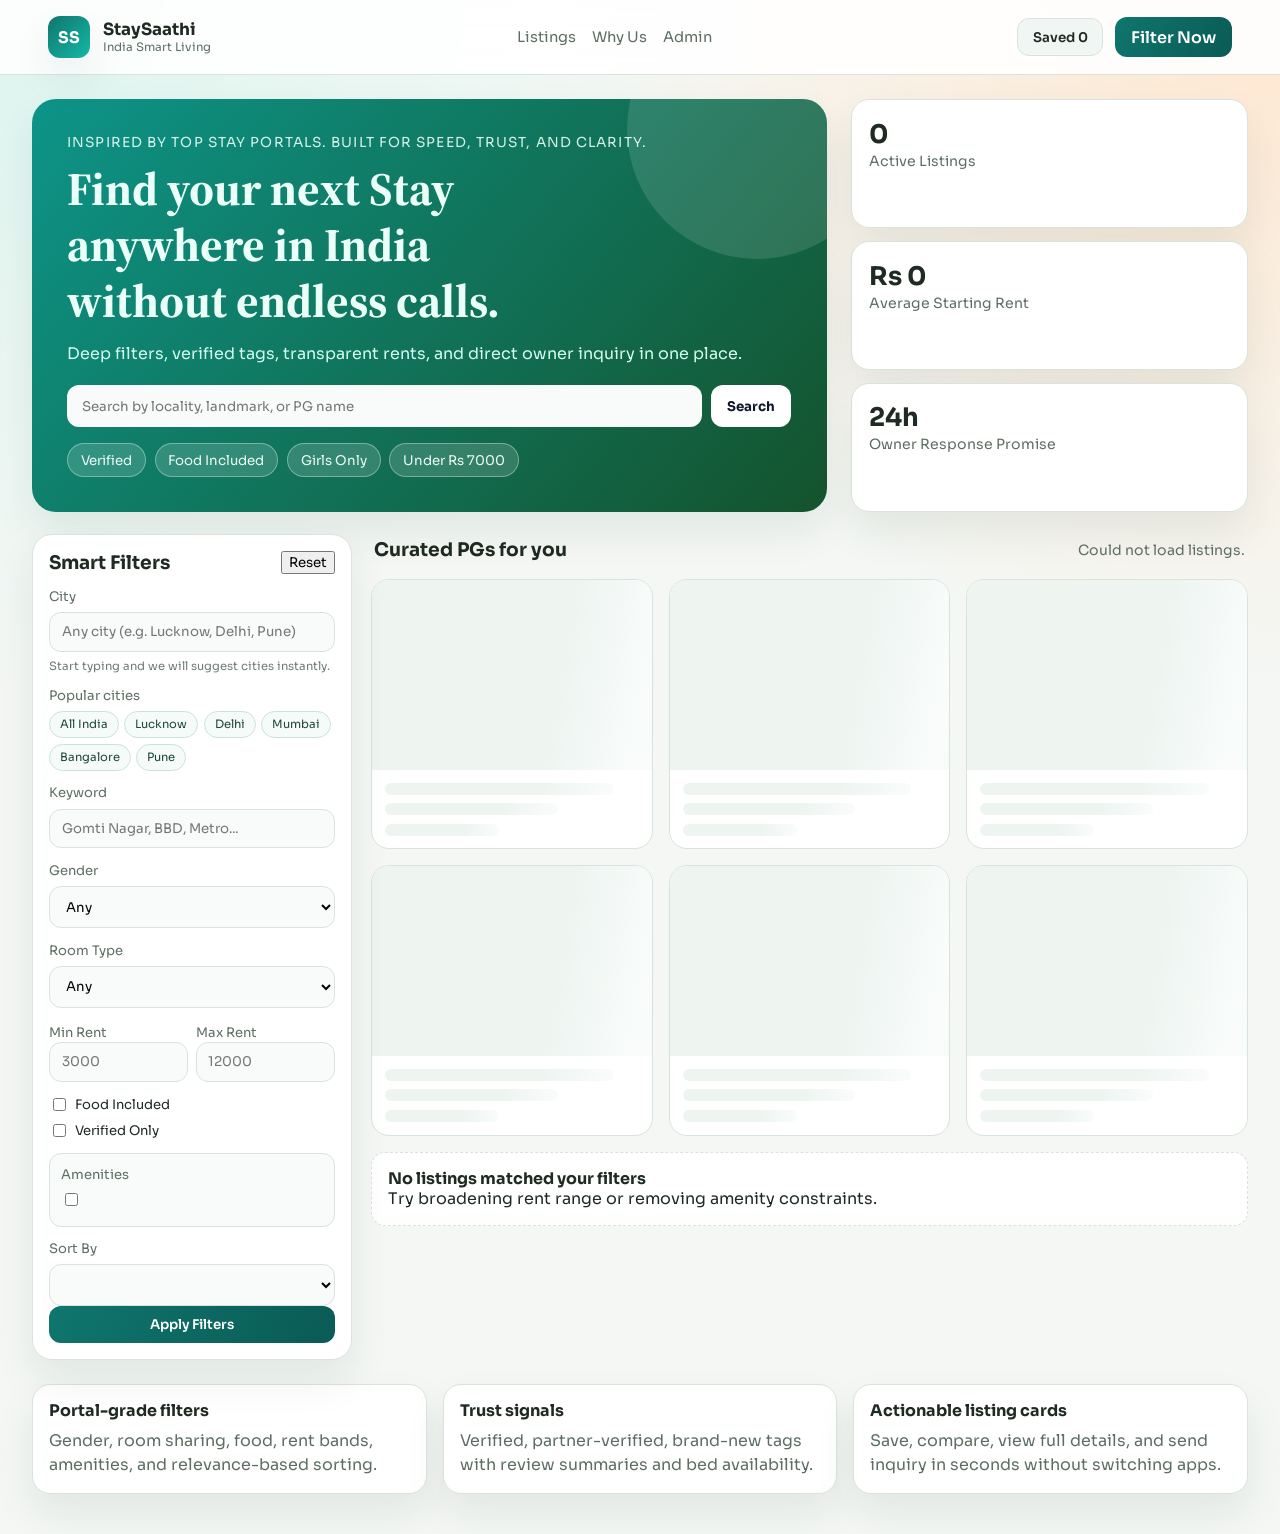
==== index.html @ 84b1c982 "Add files via upload" ====
<!doctype html>
<html lang="en" xmlns:th="http://www.thymeleaf.org">
  <head>
    <meta charset="UTF-8" />
    <meta name="viewport" content="width=device-width, initial-scale=1.0" />
    <title>StaySaathi India | Discover Verified PGs</title>
    <link rel="preconnect" href="https://fonts.googleapis.com" />
    <link rel="preconnect" href="https://fonts.gstatic.com" crossorigin />
    <link
      href="https://fonts.googleapis.com/css2?family=Sora:wght@400;500;600;700;800&family=Source+Serif+4:opsz,wght@8..60,500;8..60,700&display=swap"
      rel="stylesheet"
    />
    <link rel="stylesheet" href="styles.css" />
  </head>
  <body>
    <header class="site-header">
      <div class="logo-wrap">
        <span class="logo-mark">SS</span>
        <div>
          <h1>StaySaathi</h1>
          <p>India Smart Living</p>
        </div>
      </div>
      <nav>
        <a href="#listings">Listings</a>
        <a href="#why-us">Why Us</a>
        <a href="admin.html">Admin</a>
      </nav>
      <div class="header-actions">
        <button id="favoritesBtn" class="ghost-btn">
          Saved <span id="favoriteCount">0</span>
        </button>
        <a class="accent-btn" href="#filters">Filter Now</a>
      </div>
    </header>

    <section class="hero">
      <div class="hero-content">
        <p class="kicker">
          Inspired by top Stay portals. Built for speed, trust, and clarity.
        </p>
        <h2>Find your next Stay anywhere in India without endless calls.</h2>
        <p class="hero-sub">
          Deep filters, verified tags, transparent rents, and direct owner
          inquiry in one place.
        </p>
        <form id="quickSearchForm" class="quick-search">
          <input
            id="quickSearchInput"
            type="text"
            placeholder="Search by locality, landmark, or PG name"
          />
          <button type="submit">Search</button>
        </form>
        <div class="hero-chips">
          <button class="chip" data-chip="verified">Verified</button>
          <button class="chip" data-chip="food">Food Included</button>
          <button class="chip" data-chip="girls">Girls Only</button>
          <button class="chip" data-chip="budget">Under Rs 7000</button>
        </div>
      </div>
      <div class="hero-metrics">
        <article>
          <strong id="metricListings">0</strong>
          <span>Active Listings</span>
        </article>
        <article>
          <strong id="metricAvgRent">Rs 0</strong>
          <span>Average Starting Rent</span>
        </article>
        <article>
          <strong>24h</strong>
          <span>Owner Response Promise</span>
        </article>
      </div>
    </section>

    <main class="layout" id="listings">
      <aside class="filters" id="filters">
        <div class="filter-head">
          <h3>Smart Filters</h3>
          <button id="clearFilters" type="button">Reset</button>
        </div>

        <div class="filter-group">
          <label for="cityInput">City</label>
          <div class="city-autocomplete">
            <input
              id="cityInput"
              type="text"
              placeholder="Any city (e.g. Lucknow, Delhi, Pune)"
              autocomplete="off"
              aria-autocomplete="list"
              aria-controls="citySuggestionList"
            />
            <div
              id="citySuggestionList"
              class="city-suggestion-list hidden"
              role="listbox"
              aria-label="City suggestions"
            ></div>
          </div>
          <small class="input-hint"
            >Start typing and we will suggest cities instantly.</small
          >
        </div>

        <div class="filter-group">
          <span>Popular cities</span>
          <div class="popular-cities">
            <button type="button" class="city-quick" data-city="">
              All India
            </button>
            <button type="button" class="city-quick" data-city="Lucknow">
              Lucknow
            </button>
            <button type="button" class="city-quick" data-city="Delhi">
              Delhi
            </button>
            <button type="button" class="city-quick" data-city="Mumbai">
              Mumbai
            </button>
            <button type="button" class="city-quick" data-city="Bangalore">
              Bangalore
            </button>
            <button type="button" class="city-quick" data-city="Pune">
              Pune
            </button>
          </div>
        </div>

        <div class="filter-group">
          <label for="queryInput">Keyword</label>
          <input
            id="queryInput"
            type="text"
            placeholder="Gomti Nagar, BBD, Metro..."
          />
        </div>

        <div class="filter-group">
          <label for="genderInput">Gender</label>
          <select id="genderInput">
            <option value="">Any</option>
            <option
              th:each="item : ${genderTypes}"
              th:value="${item}"
              th:text="${item}"
            ></option>
          </select>
        </div>

        <div class="filter-group">
          <label for="roomTypeInput">Room Type</label>
          <select id="roomTypeInput">
            <option value="">Any</option>
            <option
              th:each="item : ${roomTypes}"
              th:value="${item}"
              th:text="${item}"
            ></option>
          </select>
        </div>

        <div class="filter-group inline-grid">
          <div>
            <label for="minRentInput">Min Rent</label>
            <input
              id="minRentInput"
              type="number"
              min="0"
              step="500"
              placeholder="3000"
            />
          </div>
          <div>
            <label for="maxRentInput">Max Rent</label>
            <input
              id="maxRentInput"
              type="number"
              min="0"
              step="500"
              placeholder="12000"
            />
          </div>
        </div>

        <div class="filter-group toggle-row">
          <label><input id="foodInput" type="checkbox" /> Food Included</label>
          <label
            ><input id="verifiedInput" type="checkbox" /> Verified Only</label
          >
        </div>

        <div class="filter-group amenity-list">
          <span>Amenities</span>
          <label th:each="item : ${amenities}">
            <input type="checkbox" name="amenity" th:value="${item}" />
            <span th:text="${#strings.replace(item, '_', ' ')}"></span>
          </label>
        </div>

        <div class="filter-group">
          <label for="sortInput">Sort By</label>
          <select id="sortInput">
            <option
              th:each="item : ${sortOptions}"
              th:value="${item}"
              th:text="${item}"
            ></option>
          </select>
        </div>

        <button id="applyFilters" class="accent-btn full">Apply Filters</button>
      </aside>

      <section class="listing-section">
        <div class="listing-toolbar">
          <h3 id="resultTitle">Curated PGs for you</h3>
          <p id="resultCount">Loading listings...</p>
        </div>
        <div id="activeFilterPills" class="active-filter-pills hidden"></div>
        <div id="listingGrid" class="listing-grid"></div>
        <div id="emptyState" class="empty-state hidden">
          <h4>No listings matched your filters</h4>
          <p>Try broadening rent range or removing amenity constraints.</p>
        </div>
        <button id="loadMore" class="ghost-btn full hidden">Load More</button>
      </section>
    </main>

    <section class="compare-bar hidden" id="compareBar">
      <div>
        <h4>Compare Shortlisted Rooms</h4>
        <p id="compareCount">0 selected</p>
      </div>
      <button id="openCompare" class="accent-btn">Compare</button>
    </section>

    <section class="why-us" id="why-us">
      <article>
        <h4>Portal-grade filters</h4>
        <p>
          Gender, room sharing, food, rent bands, amenities, and relevance-based
          sorting.
        </p>
      </article>
      <article>
        <h4>Trust signals</h4>
        <p>
          Verified, partner-verified, brand-new tags with review summaries and
          bed availability.
        </p>
      </article>
      <article>
        <h4>Actionable listing cards</h4>
        <p>
          Save, compare, view full details, and send inquiry in seconds without
          switching apps.
        </p>
      </article>
    </section>

    <dialog id="compareDialog" class="compare-dialog">
      <div class="compare-head">
        <h3>Room Comparison</h3>
        <button id="closeCompare" class="ghost-btn">Close</button>
      </div>
      <div id="compareContent"></div>
    </dialog>

    <div id="toast" class="toast hidden" role="status" aria-live="polite"></div>

    <template id="listingCardTemplate">
      <article class="listing-card fade-up">
        <div class="image-wrap">
          <img alt="PG image" loading="lazy" />
          <div class="badges"></div>
          <button class="save-btn" type="button">Save</button>
        </div>
        <div class="card-body">
          <h4></h4>
          <p class="address"></p>
          <p class="desc"></p>
          <div class="price-row"></div>
          <div class="meta"></div>
          <div class="amenities"></div>
          <div class="card-actions">
            <a class="view-btn">View Details</a>
            <label
              ><input type="checkbox" class="compare-check" /> Compare</label
            >
          </div>
        </div>
      </article>
    </template>

    <script src="app.js" defer></script>
  </body>
</html>
---- styles.css ----
:root {
    --bg: #f4f7f4;
    --bg-alt: #eaf2eb;
    --surface: #ffffff;
    --surface-soft: #f8fbfa;
    --text: #1e2a22;
    --muted: #5d6e63;
    --primary: #0f766e;
    --primary-dark: #0a5b55;
    --secondary: #c2410c;
    --border: #d8e3db;
    --shadow: 0 20px 40px rgba(12, 46, 34, 0.08);
}

* {
    box-sizing: border-box;
}

html,
body {
    margin: 0;
    padding: 0;
    font-family: "Sora", sans-serif;
    color: var(--text);
    background:
        radial-gradient(circle at 0% 0%, #ddf5ef 0, transparent 35%),
        radial-gradient(circle at 100% 0%, #ffe7d0 0, transparent 35%),
        var(--bg);
}

body {
    min-height: 100vh;
}

h1,
h2,
h3,
h4 {
    margin: 0;
    line-height: 1.2;
}

p {
    margin: 0;
}

a {
    color: inherit;
    text-decoration: none;
}

.site-header {
    position: sticky;
    top: 0;
    z-index: 20;
    display: flex;
    align-items: center;
    justify-content: space-between;
    gap: 1.5rem;
    padding: 1rem 3rem;
    background: rgba(255, 255, 255, 0.9);
    backdrop-filter: blur(10px);
    border-bottom: 1px solid var(--border);
}

.site-header.compact {
    position: static;
}

.logo-wrap {
    display: flex;
    align-items: center;
    gap: 0.8rem;
}

.logo-wrap h1 {
    font-size: 1.05rem;
}

.logo-wrap p {
    font-size: 0.73rem;
    color: var(--muted);
}

.logo-mark {
    display: grid;
    place-content: center;
    width: 42px;
    height: 42px;
    border-radius: 12px;
    background: linear-gradient(135deg, var(--primary), #14b8a6);
    color: white;
    font-weight: 700;
    box-shadow: var(--shadow);
}

nav {
    display: flex;
    gap: 1rem;
}

nav a {
    color: var(--muted);
    font-size: 0.92rem;
}

nav a:hover {
    color: var(--text);
}

.header-actions {
    display: flex;
    align-items: center;
    gap: 0.75rem;
}

button,
input,
select,
textarea {
    font-family: inherit;
}

.ghost-btn,
.accent-btn,
.view-btn {
    border: none;
    border-radius: 12px;
    cursor: pointer;
    font-weight: 600;
    transition: 0.2s ease;
}

.ghost-btn {
    background: #eff6f3;
    color: var(--text);
    padding: 0.6rem 0.9rem;
    border: 1px solid var(--border);
}

.ghost-btn:hover {
    background: #e4efea;
}

.ghost-btn.saved {
    background: #1f2937;
    color: #fff;
    border-color: #1f2937;
}

.accent-btn {
    display: inline-flex;
    justify-content: center;
    align-items: center;
    background: linear-gradient(120deg, var(--primary), var(--primary-dark));
    color: #fff;
    padding: 0.62rem 1rem;
}

.accent-btn:hover {
    transform: translateY(-1px);
    box-shadow: 0 12px 24px rgba(15, 118, 110, 0.2);
}

.view-btn {
    background: #10231f;
    color: white;
    padding: 0.52rem 0.9rem;
}

.full {
    width: 100%;
}

.hero {
    max-width: 1280px;
    margin: 1.5rem auto 0;
    padding: 0 2rem;
    display: grid;
    gap: 1.5rem;
    grid-template-columns: 2fr 1fr;
}

.hero-content {
    background: linear-gradient(130deg, #0d9488, #14532d);
    color: #eafff7;
    padding: 2.2rem;
    border-radius: 24px;
    box-shadow: var(--shadow);
    position: relative;
    overflow: hidden;
}

.hero-content::after {
    content: "";
    position: absolute;
    width: 260px;
    height: 260px;
    border-radius: 50%;
    background: rgba(255, 255, 255, 0.12);
    top: -100px;
    right: -60px;
}

.kicker {
    font-size: 0.86rem;
    text-transform: uppercase;
    letter-spacing: 0.08em;
    opacity: 0.9;
}

.hero h2 {
    font-family: "Source Serif 4", serif;
    font-size: clamp(1.9rem, 4vw, 2.9rem);
    margin-top: 0.7rem;
    max-width: 20ch;
}

.hero-sub {
    margin-top: 0.8rem;
    color: #d4fff0;
    max-width: 58ch;
    line-height: 1.5;
}

.quick-search {
    margin-top: 1.2rem;
    display: flex;
    gap: 0.6rem;
}

.quick-search input {
    flex: 1;
    border: none;
    border-radius: 12px;
    padding: 0.78rem 0.9rem;
}

.quick-search button {
    border: none;
    border-radius: 12px;
    padding: 0.78rem 1rem;
    background: #fff;
    color: #0f172a;
    font-weight: 700;
}

.hero-chips {
    margin-top: 1rem;
    display: flex;
    flex-wrap: wrap;
    gap: 0.55rem;
}

.chip {
    background: rgba(255, 255, 255, 0.15);
    color: #ecfdf5;
    border: 1px solid rgba(255, 255, 255, 0.35);
    border-radius: 999px;
    padding: 0.45rem 0.8rem;
}

.hero-metrics {
    display: grid;
    gap: 0.8rem;
}

.hero-metrics article {
    background: var(--surface);
    border: 1px solid var(--border);
    border-radius: 18px;
    padding: 1.1rem;
    box-shadow: var(--shadow);
}

.hero-metrics strong {
    display: block;
    font-size: 1.6rem;
}

.hero-metrics span {
    color: var(--muted);
    font-size: 0.88rem;
}

.layout {
    max-width: 1280px;
    margin: 1.4rem auto;
    display: grid;
    grid-template-columns: 320px 1fr;
    gap: 1.2rem;
    padding: 0 2rem;
}

.filters,
.panel {
    background: var(--surface);
    border: 1px solid var(--border);
    border-radius: 20px;
    padding: 1rem;
    box-shadow: var(--shadow);
}

.filters {
    align-self: start;
    position: sticky;
    top: 5.3rem;
}

.filter-head {
    display: flex;
    justify-content: space-between;
    align-items: center;
}

.filter-group {
    margin-top: 0.85rem;
    display: grid;
    gap: 0.45rem;
}

.filter-group label,
.filter-group span {
    color: var(--muted);
    font-size: 0.82rem;
}

.input-hint {
    color: #6d7d73;
    font-size: 0.72rem;
}

input,
select,
textarea {
    width: 100%;
    border: 1px solid var(--border);
    border-radius: 12px;
    padding: 0.65rem 0.72rem;
    background: var(--surface-soft);
}

input:focus,
select:focus,
textarea:focus {
    outline: 2px solid rgba(15, 118, 110, 0.3);
    border-color: var(--primary);
}

.city-autocomplete {
    position: relative;
}

.city-suggestion-list {
    position: absolute;
    top: calc(100% + 0.35rem);
    left: 0;
    right: 0;
    background: #fff;
    border: 1px solid var(--border);
    border-radius: 12px;
    box-shadow: var(--shadow);
    overflow: hidden;
    z-index: 15;
}

.city-option {
    width: 100%;
    text-align: left;
    background: transparent;
    border: none;
    padding: 0.6rem 0.72rem;
    cursor: pointer;
    color: #1f2f26;
}

.city-option:hover,
.city-option.active {
    background: #eaf8f3;
}

.popular-cities {
    display: flex;
    flex-wrap: wrap;
    gap: 0.35rem;
}

.city-quick {
    border: 1px solid #cbe2da;
    background: #f4fbf8;
    color: #1f463a;
    border-radius: 999px;
    padding: 0.35rem 0.62rem;
    font-size: 0.72rem;
    cursor: pointer;
}

.city-quick:hover {
    background: #e8f7f1;
}

.inline-grid {
    grid-template-columns: 1fr 1fr;
}

.toggle-row {
    display: grid;
    gap: 0.4rem;
}

.toggle-row label {
    display: flex;
    align-items: center;
    gap: 0.4rem;
    color: var(--text);
}

.toggle-row input,
.amenity-list input {
    width: auto;
}

.amenity-list {
    max-height: 200px;
    overflow: auto;
    border: 1px solid var(--border);
    border-radius: 12px;
    padding: 0.7rem;
    background: var(--surface-soft);
}

.amenity-list label {
    display: flex;
    align-items: center;
    gap: 0.45rem;
    font-size: 0.82rem;
    color: var(--text);
    margin-bottom: 0.35rem;
}

.listing-section {
    min-width: 0;
}

.listing-toolbar {
    display: flex;
    align-items: center;
    justify-content: space-between;
    margin-bottom: 0.8rem;
    padding: 0.3rem 0.2rem;
}

.listing-toolbar p {
    color: var(--muted);
    font-size: 0.88rem;
}

.active-filter-pills {
    display: flex;
    gap: 0.45rem;
    flex-wrap: wrap;
    margin-bottom: 0.75rem;
}

.filter-pill {
    display: inline-flex;
    align-items: center;
    gap: 0.45rem;
    border-radius: 999px;
    border: 1px solid #cfe5dc;
    background: #f0faf6;
    color: #23453a;
    font-size: 0.74rem;
    padding: 0.3rem 0.6rem;
}

.filter-pill button {
    border: none;
    background: transparent;
    color: #2f6654;
    font-weight: 700;
    cursor: pointer;
    padding: 0;
    line-height: 1;
}

.listing-grid {
    display: grid;
    gap: 1rem;
    grid-template-columns: repeat(auto-fill, minmax(280px, 1fr));
}

.listing-card {
    background: var(--surface);
    border: 1px solid var(--border);
    border-radius: 18px;
    overflow: hidden;
    box-shadow: var(--shadow);
}

.image-wrap {
    position: relative;
    height: 190px;
}

.image-wrap img {
    width: 100%;
    height: 100%;
    object-fit: cover;
}

.badges {
    position: absolute;
    top: 0.7rem;
    left: 0.7rem;
    display: flex;
    gap: 0.35rem;
    flex-wrap: wrap;
}

.badge {
    background: rgba(16, 35, 31, 0.8);
    color: #fff;
    padding: 0.24rem 0.5rem;
    border-radius: 999px;
    font-size: 0.68rem;
}

.save-btn {
    position: absolute;
    right: 0.7rem;
    top: 0.7rem;
    border: none;
    background: rgba(255, 255, 255, 0.9);
    border-radius: 999px;
    padding: 0.35rem 0.6rem;
    cursor: pointer;
}

.save-btn.saved {
    background: #1f2937;
    color: #fff;
}

.card-body {
    padding: 0.9rem;
    display: grid;
    gap: 0.5rem;
}

.card-body h4 {
    font-size: 1rem;
}

.address {
    color: var(--muted);
    font-size: 0.84rem;
}

.desc {
    font-size: 0.84rem;
    color: #33433a;
    min-height: 2.4em;
}

.price-row {
    display: flex;
    justify-content: space-between;
    align-items: center;
    font-weight: 700;
}

.meta,
.amenities {
    display: flex;
    flex-wrap: wrap;
    gap: 0.35rem;
}

.meta span,
.amenities span {
    font-size: 0.74rem;
    background: #eef8f5;
    border: 1px solid #d7ebe4;
    padding: 0.24rem 0.45rem;
    border-radius: 999px;
}

.card-actions {
    display: flex;
    align-items: center;
    justify-content: space-between;
    margin-top: 0.2rem;
}

.card-actions label {
    display: flex;
    align-items: center;
    gap: 0.35rem;
    font-size: 0.78rem;
    color: var(--muted);
}

.empty-state {
    margin-top: 1rem;
    background: var(--surface);
    border: 1px dashed var(--border);
    border-radius: 14px;
    padding: 1rem;
}

.skeleton-card {
    border-radius: 18px;
    border: 1px solid var(--border);
    background: #fff;
    overflow: hidden;
}

.skeleton-image,
.skeleton-line {
    background: linear-gradient(100deg, #eef5f1 35%, #f9fcfb 50%, #eef5f1 65%);
    background-size: 200% 100%;
    animation: skeleton 1.2s infinite linear;
}

.skeleton-image {
    height: 190px;
}

.skeleton-content {
    padding: 0.8rem;
    display: grid;
    gap: 0.52rem;
}

.skeleton-line {
    height: 12px;
    border-radius: 7px;
}

.skeleton-line.long {
    width: 90%;
}

.skeleton-line.medium {
    width: 68%;
}

.skeleton-line.short {
    width: 45%;
}

@keyframes skeleton {
    from {
        background-position: 100% 0;
    }
    to {
        background-position: -100% 0;
    }
}

.compare-bar {
    position: fixed;
    bottom: 1rem;
    right: 1rem;
    display: flex;
    align-items: center;
    gap: 1rem;
    background: #10231f;
    color: white;
    border-radius: 14px;
    padding: 0.9rem 1rem;
    box-shadow: var(--shadow);
    z-index: 30;
}

.compare-dialog {
    border: none;
    border-radius: 16px;
    width: min(980px, 92vw);
    max-height: 82vh;
    padding: 1rem;
}

.compare-dialog::backdrop {
    background: rgba(0, 0, 0, 0.45);
}

.compare-head {
    display: flex;
    justify-content: space-between;
    align-items: center;
    margin-bottom: 1rem;
}

.compare-table {
    width: 100%;
    border-collapse: collapse;
}

.compare-table th,
.compare-table td,
table th,
table td {
    border: 1px solid var(--border);
    padding: 0.52rem;
    text-align: left;
    font-size: 0.85rem;
}

.why-us {
    max-width: 1280px;
    margin: 1.5rem auto 2.5rem;
    padding: 0 2rem;
    display: grid;
    grid-template-columns: repeat(3, 1fr);
    gap: 1rem;
}

.why-us article {
    background: #fff;
    border: 1px solid var(--border);
    border-radius: 18px;
    padding: 1rem;
    box-shadow: var(--shadow);
}

.why-us h4 {
    margin-bottom: 0.55rem;
}

.why-us p {
    color: var(--muted);
    line-height: 1.5;
}

.detail-page,
.admin-page {
    max-width: 1180px;
    margin: 1.2rem auto 2.5rem;
    padding: 0 1.4rem;
    display: grid;
    gap: 1rem;
}

.detail-hero {
    background: var(--surface);
    border: 1px solid var(--border);
    border-radius: 20px;
    padding: 1rem;
    display: grid;
    grid-template-columns: minmax(280px, 420px) 1fr;
    gap: 1rem;
    box-shadow: var(--shadow);
}

.detail-hero img {
    width: 100%;
    height: 280px;
    object-fit: cover;
    border-radius: 14px;
}

.badge-line {
    color: var(--secondary);
    font-weight: 700;
}

.detail-grid {
    display: grid;
    grid-template-columns: 1.55fr 1fr;
    gap: 1rem;
}

.sticky {
    position: sticky;
    top: 1rem;
    align-self: start;
}

.amenity-chips,
.gallery,
.review-grid,
.rating-grid,
.metric-strip {
    display: grid;
    gap: 0.6rem;
}

.amenity-chips {
    margin-top: 0.8rem;
    grid-template-columns: repeat(auto-fill, minmax(120px, 1fr));
}

.amenity-chips span {
    background: #eef8f5;
    border: 1px solid #d5ebe2;
    border-radius: 999px;
    padding: 0.35rem 0.6rem;
    font-size: 0.78rem;
}

.gallery {
    margin-top: 0.9rem;
    grid-template-columns: repeat(auto-fill, minmax(120px, 1fr));
}

.gallery img {
    width: 100%;
    height: 85px;
    object-fit: cover;
    border-radius: 10px;
}

.room-panel .table-wrap {
    margin-top: 0.6rem;
}

.review-grid {
    margin-top: 0.7rem;
    grid-template-columns: repeat(auto-fill, minmax(220px, 1fr));
}

.review-card {
    border: 1px solid var(--border);
    border-radius: 12px;
    padding: 0.8rem;
    background: #fcfffd;
}

.review-card p {
    margin-top: 0.35rem;
    font-size: 0.84rem;
    color: #385146;
}

#googleAttributions {
    margin-top: 0.35rem;
}

#googleAttributions a {
    color: #0f766e;
}

.review-form {
    margin-top: 0.9rem;
    display: grid;
    gap: 0.6rem;
}

.rating-grid {
    grid-template-columns: repeat(3, 1fr);
}

.rating-grid label {
    font-size: 0.78rem;
    color: var(--muted);
}

.metric-strip {
    grid-template-columns: repeat(auto-fit, minmax(180px, 1fr));
}

.metric-card {
    background: var(--surface);
    border: 1px solid var(--border);
    border-radius: 16px;
    padding: 0.9rem;
    box-shadow: var(--shadow);
}

.metric-card strong {
    display: block;
    font-size: 1.4rem;
}

.admin-auth {
    display: flex;
    gap: 0.6rem;
    margin-top: 0.7rem;
}

.hidden {
    display: none !important;
}

.toast {
    position: fixed;
    top: 5.7rem;
    right: 1rem;
    z-index: 60;
    border-radius: 12px;
    padding: 0.65rem 0.85rem;
    background: #0f2f26;
    color: #d8fff0;
    border: 1px solid #2f6453;
    box-shadow: var(--shadow);
    font-size: 0.82rem;
}

.fade-up {
    animation: fadeUp 0.38s ease both;
}

@keyframes fadeUp {
    from {
        opacity: 0;
        transform: translateY(8px);
    }
    to {
        opacity: 1;
        transform: translateY(0);
    }
}

@media (max-width: 1120px) {
    .hero,
    .layout,
    .detail-grid,
    .why-us {
        grid-template-columns: 1fr;
    }

    .filters {
        position: static;
    }
}

@media (max-width: 760px) {
    .site-header {
        padding: 0.8rem 1rem;
        flex-wrap: wrap;
    }

    .hero,
    .layout,
    .why-us,
    .detail-page,
    .admin-page {
        padding: 0 1rem;
    }

    .hero-content {
        padding: 1.4rem;
    }

    .detail-hero {
        grid-template-columns: 1fr;
    }

    .rating-grid {
        grid-template-columns: 1fr 1fr;
    }
}
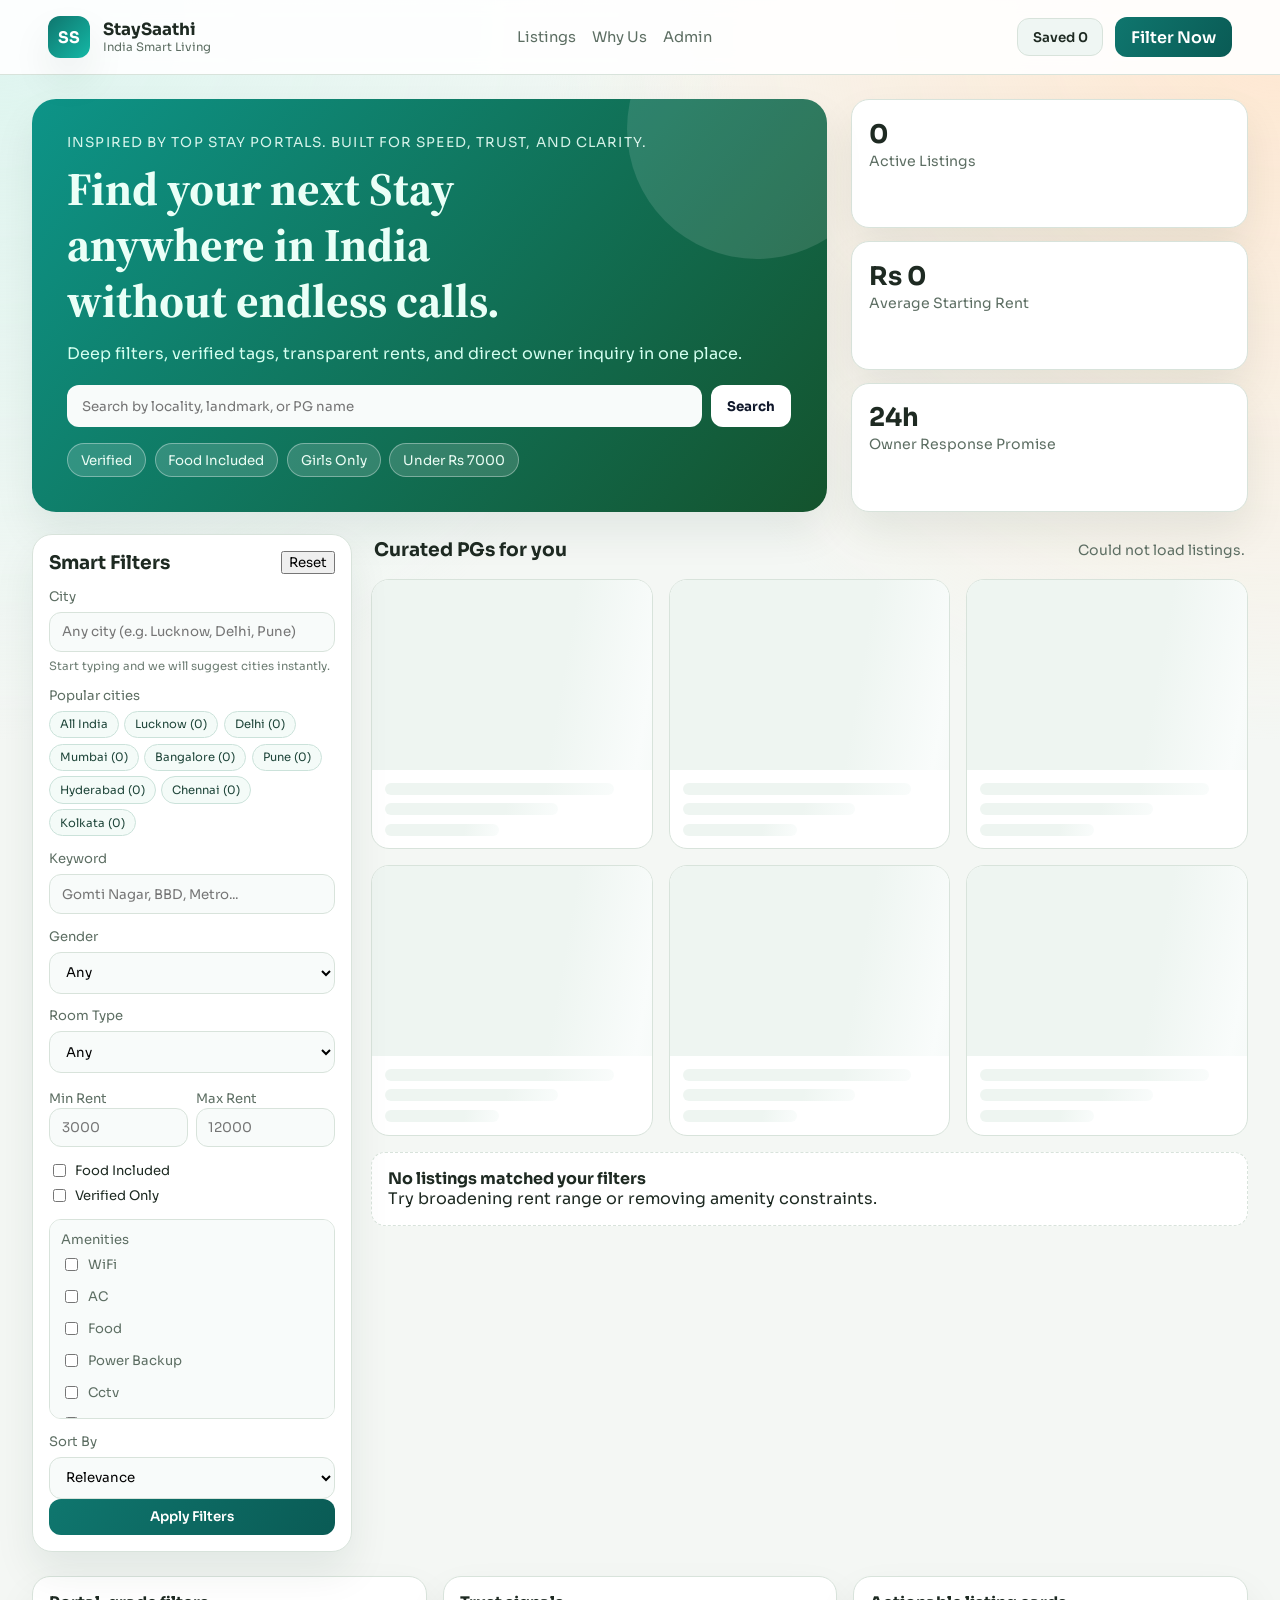
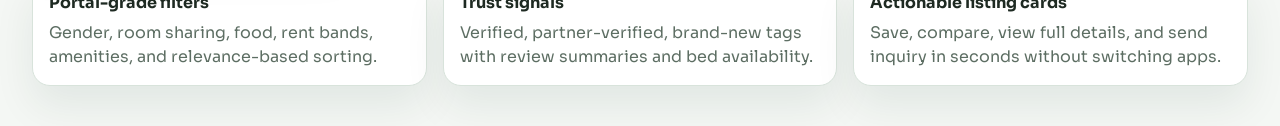
==== commit 8b52155c: "Initial commit: StaySaathi with India-wide city APIs" ====
--- a/index.html
+++ b/index.html
@@ -107,24 +107,9 @@
 
         <div class="filter-group">
           <span>Popular cities</span>
-          <div class="popular-cities">
+          <div class="popular-cities" id="popularCityList">
             <button type="button" class="city-quick" data-city="">
               All India
-            </button>
-            <button type="button" class="city-quick" data-city="Lucknow">
-              Lucknow
-            </button>
-            <button type="button" class="city-quick" data-city="Delhi">
-              Delhi
-            </button>
-            <button type="button" class="city-quick" data-city="Mumbai">
-              Mumbai
-            </button>
-            <button type="button" class="city-quick" data-city="Bangalore">
-              Bangalore
-            </button>
-            <button type="button" class="city-quick" data-city="Pune">
-              Pune
             </button>
           </div>
         </div>
@@ -142,11 +127,9 @@
           <label for="genderInput">Gender</label>
           <select id="genderInput">
             <option value="">Any</option>
-            <option
-              th:each="item : ${genderTypes}"
-              th:value="${item}"
-              th:text="${item}"
-            ></option>
+            <option value="BOYS">Boys</option>
+            <option value="GIRLS">Girls</option>
+            <option value="COED">Coed</option>
           </select>
         </div>
 
@@ -154,11 +137,10 @@
           <label for="roomTypeInput">Room Type</label>
           <select id="roomTypeInput">
             <option value="">Any</option>
-            <option
-              th:each="item : ${roomTypes}"
-              th:value="${item}"
-              th:text="${item}"
-            ></option>
+            <option value="PRIVATE_ROOM">Private Room</option>
+            <option value="DOUBLE_SHARING">Double Sharing</option>
+            <option value="TRIPLE_SHARING">Triple Sharing</option>
+            <option value="FOUR_PLUS_SHARING">4+ Sharing</option>
           </select>
         </div>
 
@@ -192,22 +174,33 @@
           >
         </div>
 
-        <div class="filter-group amenity-list">
+        <div class="filter-group amenity-list" id="amenityOptions">
           <span>Amenities</span>
-          <label th:each="item : ${amenities}">
-            <input type="checkbox" name="amenity" th:value="${item}" />
-            <span th:text="${#strings.replace(item, '_', ' ')}"></span>
-          </label>
+          <label
+            ><input type="checkbox" name="amenity" value="WIFI" />
+            <span>WiFi</span></label
+          >
+          <label
+            ><input type="checkbox" name="amenity" value="AC" />
+            <span>AC</span></label
+          >
+          <label
+            ><input type="checkbox" name="amenity" value="FOOD" />
+            <span>Food</span></label
+          >
+          <label
+            ><input type="checkbox" name="amenity" value="POWER_BACKUP" />
+            <span>Power Backup</span></label
+          >
         </div>
 
         <div class="filter-group">
           <label for="sortInput">Sort By</label>
           <select id="sortInput">
-            <option
-              th:each="item : ${sortOptions}"
-              th:value="${item}"
-              th:text="${item}"
-            ></option>
+            <option value="RELEVANCE">Relevance</option>
+            <option value="PRICE_LOW_TO_HIGH">Price Low to High</option>
+            <option value="PRICE_HIGH_TO_LOW">Price High to Low</option>
+            <option value="RATING">Rating</option>
           </select>
         </div>
 
@@ -219,6 +212,7 @@
           <h3 id="resultTitle">Curated PGs for you</h3>
           <p id="resultCount">Loading listings...</p>
         </div>
+        <div id="fallbackBanner" class="fallback-banner hidden"></div>
         <div id="activeFilterPills" class="active-filter-pills hidden"></div>
         <div id="listingGrid" class="listing-grid"></div>
         <div id="emptyState" class="empty-state hidden">
@@ -295,6 +289,7 @@
       </article>
     </template>
 
+    <script src="config.js"></script>
     <script src="app.js" defer></script>
   </body>
 </html>
--- a/styles.css
+++ b/styles.css
@@ -372,11 +372,23 @@
     padding: 0.6rem 0.72rem;
     cursor: pointer;
     color: #1f2f26;
+    display: grid;
+    gap: 0.12rem;
 }
 
 .city-option:hover,
 .city-option.active {
     background: #eaf8f3;
+}
+
+.city-option-title {
+    font-size: 0.85rem;
+    font-weight: 600;
+}
+
+.city-option-meta {
+    font-size: 0.74rem;
+    color: #4f6659;
 }
 
 .popular-cities {
@@ -397,6 +409,16 @@
 
 .city-quick:hover {
     background: #e8f7f1;
+}
+
+.fallback-banner {
+    border: 1px solid #d8e9dd;
+    background: #f3fbf6;
+    color: #1f463a;
+    border-radius: 12px;
+    padding: 0.7rem 0.85rem;
+    margin-bottom: 0.8rem;
+    font-size: 0.83rem;
 }
 
 .inline-grid {
